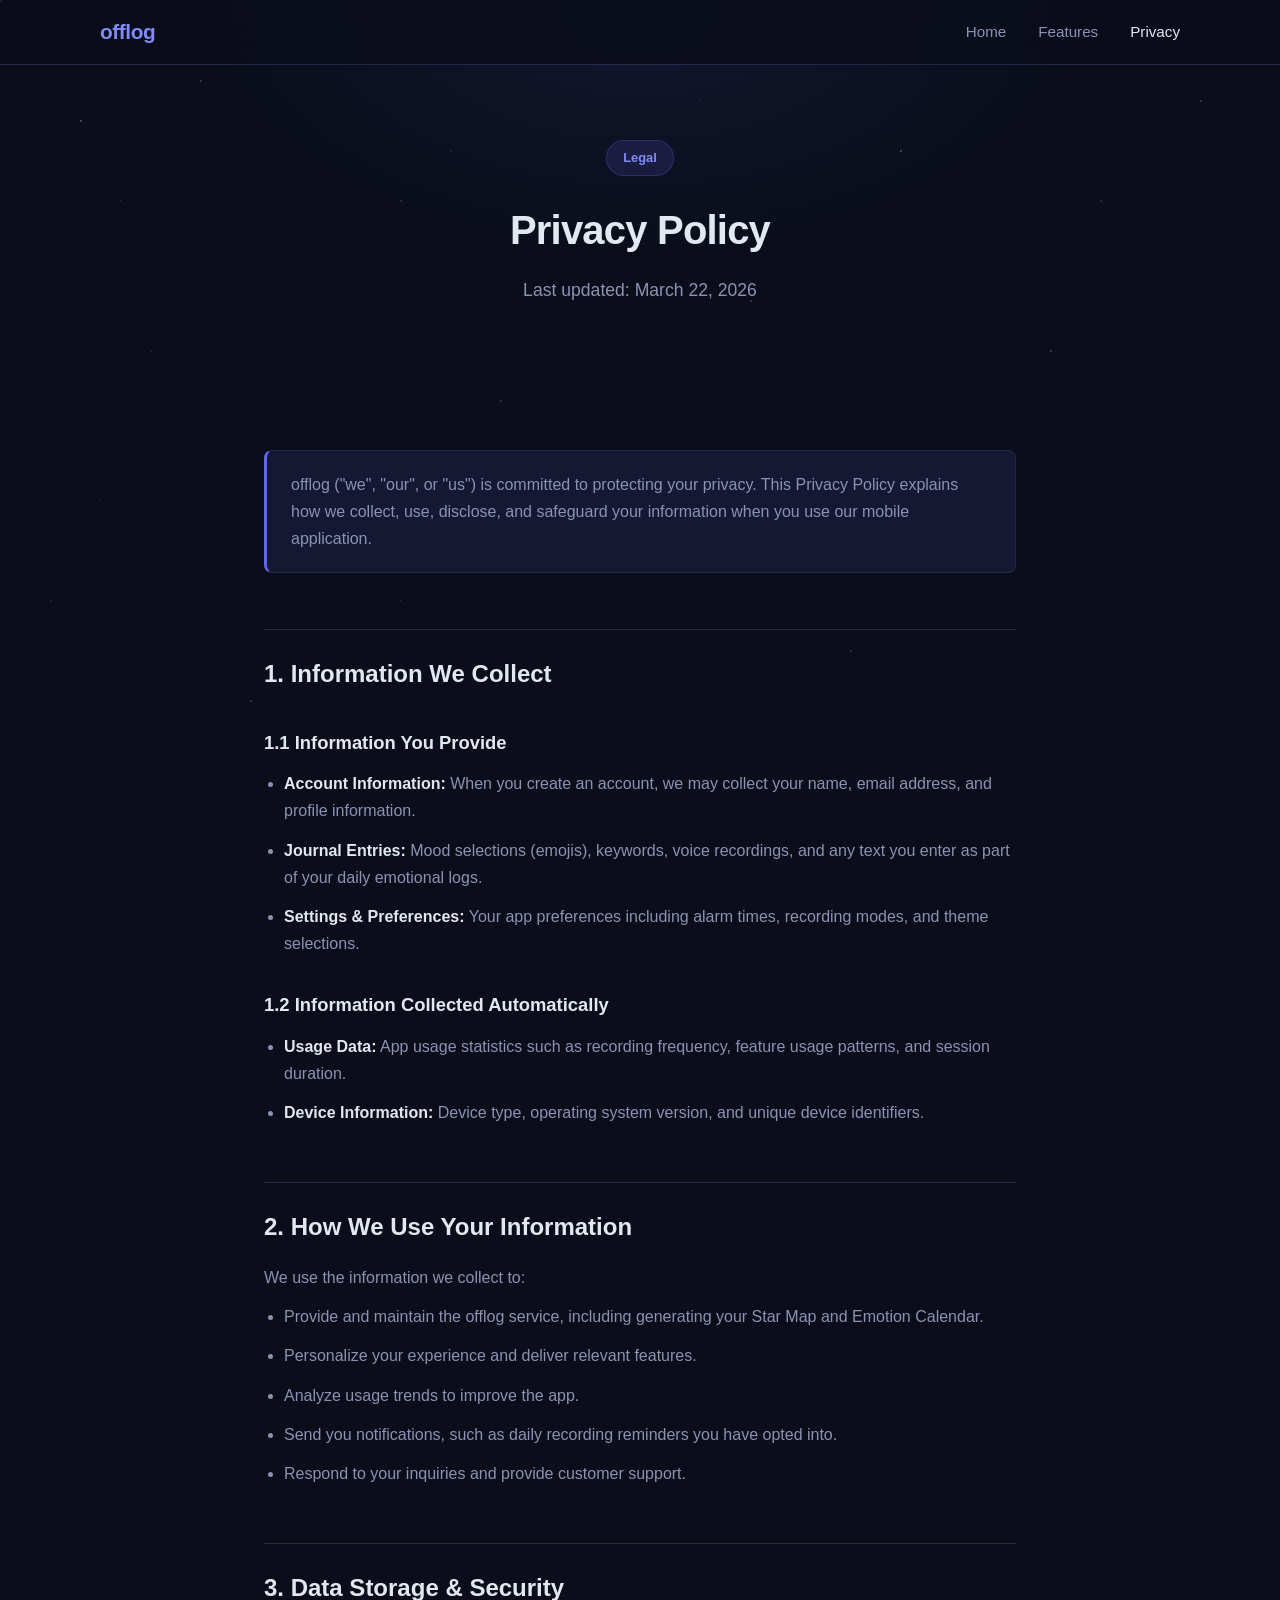
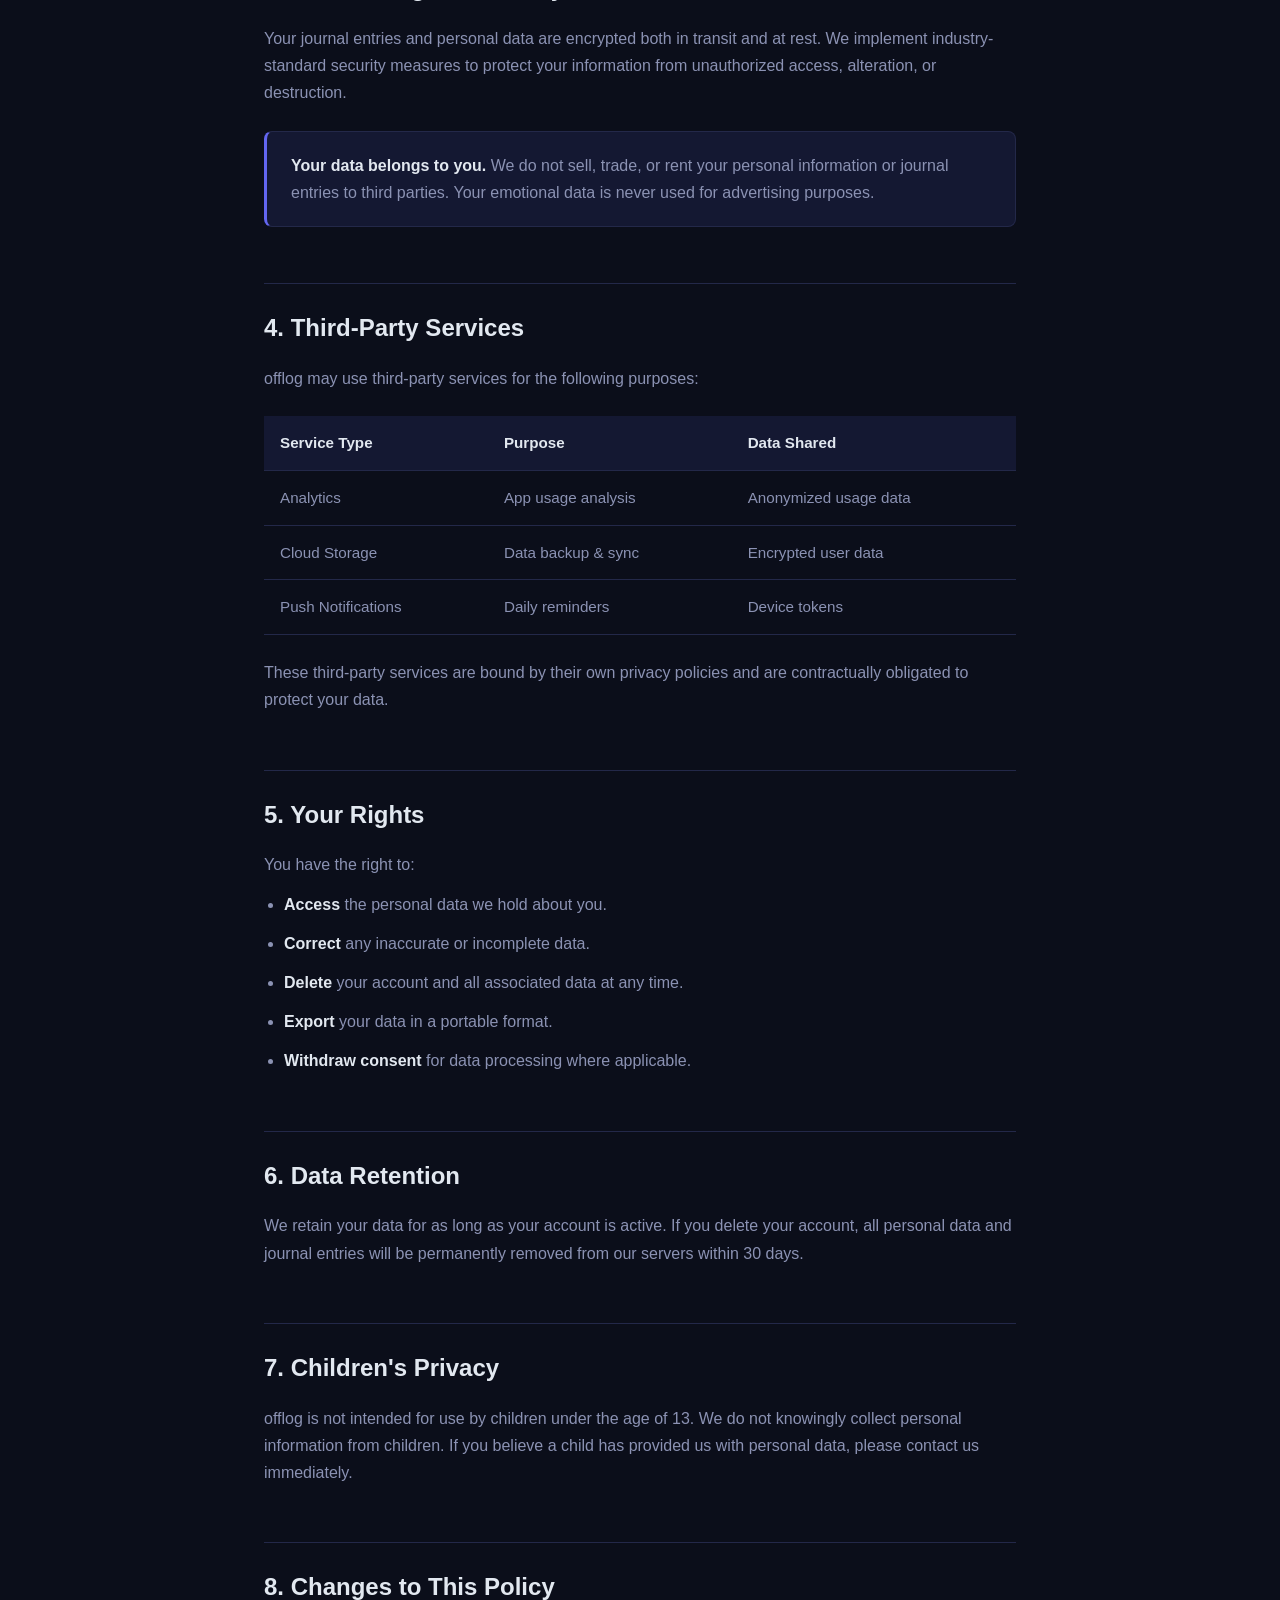
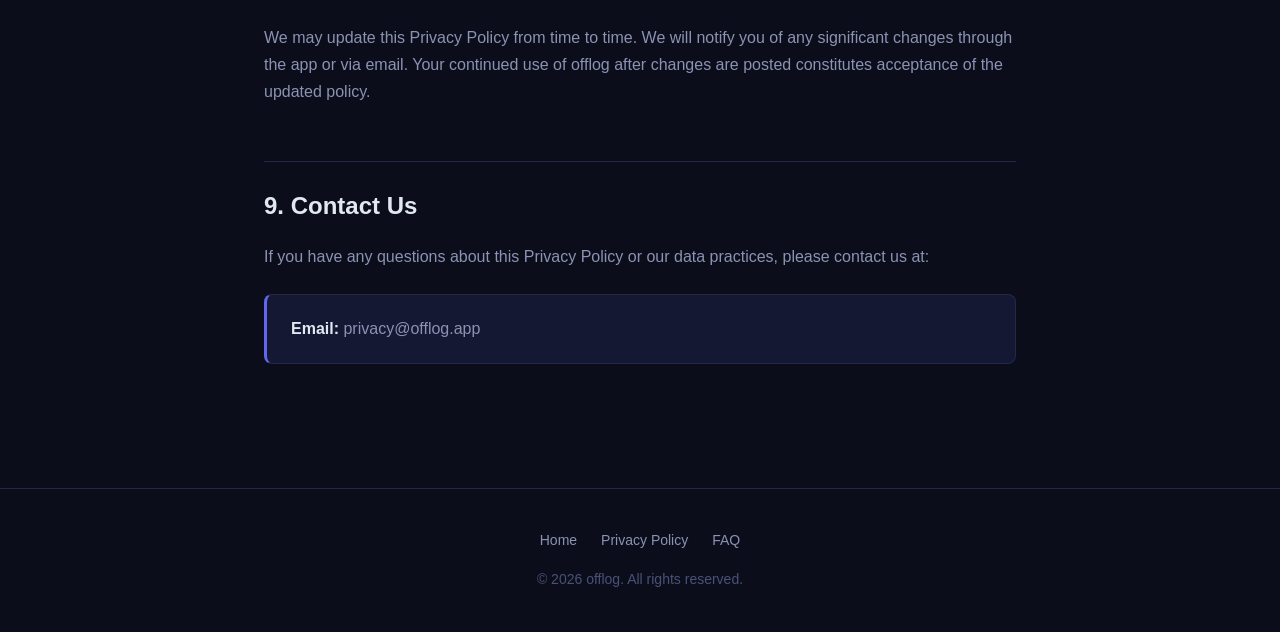
==== privacy.html @ 21ef57fb "Add offlog homepage with landing page and privacy policy - Landing page with Coming Soon hero, featu" ====
<!DOCTYPE html>
<html lang="en">
<head>
  <meta charset="UTF-8">
  <meta name="viewport" content="width=device-width, initial-scale=1.0">
  <title>Privacy Policy - offlog</title>
  <meta name="description" content="offlog Privacy Policy. Learn how we collect, use, and protect your personal information.">
  <link rel="stylesheet" href="css/style.css">
</head>
<body>

  <div class="stars-bg"></div>

  <nav class="nav">
    <div class="nav-inner">
      <a href="/" class="nav-logo">offlog</a>
      <ul class="nav-links">
        <li><a href="/">Home</a></li>
        <li><a href="/#features">Features</a></li>
        <li><a href="privacy.html" class="active">Privacy</a></li>
      </ul>
    </div>
  </nav>

  <header class="page-header">
    <span class="badge">Legal</span>
    <h1>Privacy Policy</h1>
    <p>Last updated: March 22, 2026</p>
  </header>

  <div class="content">

    <div class="info-box">
      <p>offlog ("we", "our", or "us") is committed to protecting your privacy. This Privacy Policy explains how we collect, use, disclose, and safeguard your information when you use our mobile application.</p>
    </div>

    <h2>1. Information We Collect</h2>

    <h3>1.1 Information You Provide</h3>
    <ul>
      <li><strong>Account Information:</strong> When you create an account, we may collect your name, email address, and profile information.</li>
      <li><strong>Journal Entries:</strong> Mood selections (emojis), keywords, voice recordings, and any text you enter as part of your daily emotional logs.</li>
      <li><strong>Settings & Preferences:</strong> Your app preferences including alarm times, recording modes, and theme selections.</li>
    </ul>

    <h3>1.2 Information Collected Automatically</h3>
    <ul>
      <li><strong>Usage Data:</strong> App usage statistics such as recording frequency, feature usage patterns, and session duration.</li>
      <li><strong>Device Information:</strong> Device type, operating system version, and unique device identifiers.</li>
    </ul>

    <h2>2. How We Use Your Information</h2>
    <p>We use the information we collect to:</p>
    <ul>
      <li>Provide and maintain the offlog service, including generating your Star Map and Emotion Calendar.</li>
      <li>Personalize your experience and deliver relevant features.</li>
      <li>Analyze usage trends to improve the app.</li>
      <li>Send you notifications, such as daily recording reminders you have opted into.</li>
      <li>Respond to your inquiries and provide customer support.</li>
    </ul>

    <h2>3. Data Storage & Security</h2>
    <p>Your journal entries and personal data are encrypted both in transit and at rest. We implement industry-standard security measures to protect your information from unauthorized access, alteration, or destruction.</p>

    <div class="info-box">
      <p><strong>Your data belongs to you.</strong> We do not sell, trade, or rent your personal information or journal entries to third parties. Your emotional data is never used for advertising purposes.</p>
    </div>

    <h2>4. Third-Party Services</h2>
    <p>offlog may use third-party services for the following purposes:</p>

    <table>
      <thead>
        <tr>
          <th>Service Type</th>
          <th>Purpose</th>
          <th>Data Shared</th>
        </tr>
      </thead>
      <tbody>
        <tr>
          <td>Analytics</td>
          <td>App usage analysis</td>
          <td>Anonymized usage data</td>
        </tr>
        <tr>
          <td>Cloud Storage</td>
          <td>Data backup & sync</td>
          <td>Encrypted user data</td>
        </tr>
        <tr>
          <td>Push Notifications</td>
          <td>Daily reminders</td>
          <td>Device tokens</td>
        </tr>
      </tbody>
    </table>

    <p>These third-party services are bound by their own privacy policies and are contractually obligated to protect your data.</p>

    <h2>5. Your Rights</h2>
    <p>You have the right to:</p>
    <ul>
      <li><strong>Access</strong> the personal data we hold about you.</li>
      <li><strong>Correct</strong> any inaccurate or incomplete data.</li>
      <li><strong>Delete</strong> your account and all associated data at any time.</li>
      <li><strong>Export</strong> your data in a portable format.</li>
      <li><strong>Withdraw consent</strong> for data processing where applicable.</li>
    </ul>

    <h2>6. Data Retention</h2>
    <p>We retain your data for as long as your account is active. If you delete your account, all personal data and journal entries will be permanently removed from our servers within 30 days.</p>

    <h2>7. Children's Privacy</h2>
    <p>offlog is not intended for use by children under the age of 13. We do not knowingly collect personal information from children. If you believe a child has provided us with personal data, please contact us immediately.</p>

    <h2>8. Changes to This Policy</h2>
    <p>We may update this Privacy Policy from time to time. We will notify you of any significant changes through the app or via email. Your continued use of offlog after changes are posted constitutes acceptance of the updated policy.</p>

    <h2>9. Contact Us</h2>
    <p>If you have any questions about this Privacy Policy or our data practices, please contact us at:</p>
    <div class="info-box">
      <p><strong>Email:</strong> privacy@offlog.app</p>
    </div>

  </div>

  <footer class="footer">
    <ul class="footer-links">
      <li><a href="/">Home</a></li>
      <li><a href="privacy.html">Privacy Policy</a></li>
      <li><a href="/#faq">FAQ</a></li>
    </ul>
    <p>&copy; 2026 offlog. All rights reserved.</p>
  </footer>

</body>
</html>
---- css/style.css ----
/* Reset & Base */
*, *::before, *::after {
  margin: 0;
  padding: 0;
  box-sizing: border-box;
}

:root {
  --bg: #0b0e1a;
  --bg-card: #141832;
  --bg-card-hover: #1a1f42;
  --primary: #6366f1;
  --primary-light: #818cf8;
  --accent: #f5c542;
  --text: #e2e8f0;
  --text-muted: #8b92b3;
  --text-dim: #4a5178;
  --border: #232849;
  --radius: 16px;
  --glow: rgba(99, 102, 241, 0.15);
}

html {
  scroll-behavior: smooth;
}

body {
  font-family: 'Pretendard', -apple-system, BlinkMacSystemFont, 'Segoe UI', sans-serif;
  color: var(--text);
  background: var(--bg);
  line-height: 1.7;
  word-break: keep-all;
}

a {
  color: inherit;
  text-decoration: none;
}

/* Stars Background */
.stars-bg {
  position: fixed;
  top: 0;
  left: 0;
  width: 100%;
  height: 100%;
  pointer-events: none;
  z-index: 0;
  overflow: hidden;
}

.stars-bg::before,
.stars-bg::after {
  content: '';
  position: absolute;
  width: 2px;
  height: 2px;
  border-radius: 50%;
  background: white;
  box-shadow:
    80px 120px 0 rgba(255,255,255,0.3),
    200px 80px 0 rgba(255,255,255,0.2),
    400px 200px 0 rgba(255,255,255,0.15),
    600px 50px 0 rgba(255,255,255,0.25),
    150px 350px 0 rgba(255,255,255,0.1),
    750px 300px 0 rgba(255,255,255,0.2),
    320px 500px 0 rgba(255,255,255,0.15),
    900px 150px 0 rgba(255,255,255,0.3),
    50px 600px 0 rgba(255,255,255,0.1),
    500px 400px 0 rgba(255,255,255,0.2),
    1100px 200px 0 rgba(255,255,255,0.15),
    700px 550px 0 rgba(255,255,255,0.25),
    1000px 450px 0 rgba(255,255,255,0.1),
    250px 700px 0 rgba(255,255,255,0.2),
    850px 650px 0 rgba(255,255,255,0.15),
    1200px 100px 0 rgba(255,255,255,0.2),
    450px 150px 0 rgba(255,255,255,0.1),
    1050px 350px 0 rgba(255,255,255,0.25);
  animation: twinkle 4s ease-in-out infinite alternate;
}

.stars-bg::after {
  width: 1px;
  height: 1px;
  box-shadow:
    120px 200px 0 rgba(255,255,255,0.2),
    350px 100px 0 rgba(255,255,255,0.15),
    550px 300px 0 rgba(255,255,255,0.1),
    700px 100px 0 rgba(255,255,255,0.2),
    250px 450px 0 rgba(255,255,255,0.15),
    900px 250px 0 rgba(255,255,255,0.1),
    100px 500px 0 rgba(255,255,255,0.2),
    650px 450px 0 rgba(255,255,255,0.15),
    1100px 300px 0 rgba(255,255,255,0.1),
    400px 600px 0 rgba(255,255,255,0.2),
    800px 500px 0 rgba(255,255,255,0.1);
  animation: twinkle 5s ease-in-out infinite alternate-reverse;
}

@keyframes twinkle {
  0% { opacity: 0.5; }
  100% { opacity: 1; }
}

/* Navigation */
.nav {
  position: fixed;
  top: 0;
  left: 0;
  right: 0;
  background: rgba(11, 14, 26, 0.85);
  backdrop-filter: blur(16px);
  border-bottom: 1px solid var(--border);
  z-index: 100;
  padding: 0 24px;
}

.nav-inner {
  max-width: 1080px;
  margin: 0 auto;
  display: flex;
  align-items: center;
  justify-content: space-between;
  height: 64px;
}

.nav-logo {
  font-size: 1.3rem;
  font-weight: 700;
  letter-spacing: -0.02em;
  color: var(--primary-light);
}

.nav-links {
  display: flex;
  gap: 32px;
  list-style: none;
}

.nav-links a {
  font-size: 0.95rem;
  color: var(--text-muted);
  transition: color 0.2s;
}

.nav-links a:hover,
.nav-links a.active {
  color: var(--text);
}

/* Hero */
.hero {
  position: relative;
  z-index: 1;
  padding: 180px 24px 120px;
  text-align: center;
  background: radial-gradient(ellipse at 50% 0%, rgba(99, 102, 241, 0.12) 0%, transparent 60%);
}

.hero h1 {
  font-size: 3.2rem;
  font-weight: 800;
  letter-spacing: -0.03em;
  line-height: 1.25;
  margin-bottom: 20px;
  background: linear-gradient(135deg, #e2e8f0 0%, var(--primary-light) 100%);
  -webkit-background-clip: text;
  -webkit-text-fill-color: transparent;
  background-clip: text;
}

.hero p {
  font-size: 1.15rem;
  color: var(--text-muted);
  max-width: 520px;
  margin: 0 auto 44px;
}

.btn {
  display: inline-block;
  padding: 14px 32px;
  border-radius: 50px;
  font-size: 1rem;
  font-weight: 600;
  transition: all 0.25s;
  cursor: pointer;
  border: none;
}

.btn-primary {
  background: var(--primary);
  color: #fff;
  box-shadow: 0 0 24px rgba(99, 102, 241, 0.3);
}

.btn-primary:hover {
  background: var(--primary-light);
  transform: translateY(-2px);
  box-shadow: 0 0 36px rgba(99, 102, 241, 0.45);
}

.btn-outline {
  border: 1.5px solid var(--border);
  background: transparent;
  color: var(--text);
  margin-left: 12px;
}

.btn-outline:hover {
  border-color: var(--primary);
  color: var(--primary-light);
  background: var(--glow);
}

/* Badge */
.badge {
  display: inline-block;
  padding: 6px 16px;
  border-radius: 50px;
  font-size: 0.8rem;
  font-weight: 600;
  background: rgba(99, 102, 241, 0.15);
  color: var(--primary-light);
  border: 1px solid rgba(99, 102, 241, 0.25);
  margin-bottom: 20px;
}

/* Sections */
.section {
  position: relative;
  z-index: 1;
  padding: 100px 24px;
  max-width: 1080px;
  margin: 0 auto;
}

.section-alt {
  background: rgba(20, 24, 50, 0.5);
  border-top: 1px solid var(--border);
  border-bottom: 1px solid var(--border);
}

.section-title {
  font-size: 2rem;
  font-weight: 700;
  letter-spacing: -0.02em;
  margin-bottom: 16px;
}

.section-desc {
  color: var(--text-muted);
  font-size: 1.05rem;
  margin-bottom: 48px;
  max-width: 600px;
}

/* Feature Cards */
.features {
  display: grid;
  grid-template-columns: repeat(auto-fit, minmax(280px, 1fr));
  gap: 24px;
}

.feature-card {
  background: var(--bg-card);
  border: 1px solid var(--border);
  border-radius: var(--radius);
  padding: 32px;
  transition: all 0.25s;
}

.feature-card:hover {
  background: var(--bg-card-hover);
  border-color: rgba(99, 102, 241, 0.3);
  box-shadow: 0 4px 24px rgba(99, 102, 241, 0.08);
  transform: translateY(-2px);
}

.feature-icon {
  width: 48px;
  height: 48px;
  border-radius: 12px;
  background: rgba(99, 102, 241, 0.12);
  display: flex;
  align-items: center;
  justify-content: center;
  font-size: 1.5rem;
  margin-bottom: 16px;
}

.feature-card h3 {
  font-size: 1.15rem;
  font-weight: 600;
  margin-bottom: 8px;
  color: var(--text);
}

.feature-card p {
  color: var(--text-muted);
  font-size: 0.95rem;
}

/* Screenshots */
.screenshots {
  display: flex;
  justify-content: center;
  gap: 20px;
  margin-top: 48px;
  flex-wrap: wrap;
}

.screenshot-frame {
  width: 220px;
  height: 440px;
  border-radius: 28px;
  border: 2px solid var(--border);
  background: var(--bg-card);
  overflow: hidden;
  box-shadow: 0 8px 32px rgba(0, 0, 0, 0.3);
  transition: transform 0.3s;
}

.screenshot-frame:hover {
  transform: translateY(-4px);
}

.screenshot-frame img {
  width: 100%;
  height: 100%;
  object-fit: cover;
}

/* CTA */
.cta {
  position: relative;
  z-index: 1;
  text-align: center;
  padding: 100px 24px;
  background: radial-gradient(ellipse at 50% 100%, rgba(99, 102, 241, 0.08) 0%, transparent 60%);
}

.cta h2 {
  font-size: 2rem;
  font-weight: 700;
  margin-bottom: 16px;
}

.cta p {
  color: var(--text-muted);
  margin-bottom: 32px;
}

/* Footer */
.footer {
  position: relative;
  z-index: 1;
  border-top: 1px solid var(--border);
  padding: 40px 24px;
  text-align: center;
  color: var(--text-dim);
  font-size: 0.875rem;
}

.footer-links {
  display: flex;
  justify-content: center;
  gap: 24px;
  margin-bottom: 16px;
  list-style: none;
}

.footer-links a {
  color: var(--text-muted);
  font-size: 0.875rem;
  transition: color 0.2s;
}

.footer-links a:hover {
  color: var(--text);
}

/* Page Header */
.page-header {
  position: relative;
  z-index: 1;
  padding: 140px 24px 60px;
  text-align: center;
  background: radial-gradient(ellipse at 50% 0%, rgba(99, 102, 241, 0.1) 0%, transparent 50%);
}

.page-header h1 {
  font-size: 2.5rem;
  font-weight: 800;
  letter-spacing: -0.02em;
  margin-bottom: 12px;
}

.page-header p {
  color: var(--text-muted);
  font-size: 1.1rem;
}

/* Content (for about, privacy pages) */
.content {
  position: relative;
  z-index: 1;
  max-width: 800px;
  margin: 0 auto;
  padding: 60px 24px 100px;
}

.content h2 {
  font-size: 1.5rem;
  font-weight: 700;
  margin-top: 56px;
  margin-bottom: 16px;
  padding-top: 24px;
  border-top: 1px solid var(--border);
  color: var(--text);
}

.content h2:first-child {
  margin-top: 0;
  padding-top: 0;
  border-top: none;
}

.content h3 {
  font-size: 1.15rem;
  font-weight: 600;
  margin-top: 32px;
  margin-bottom: 12px;
  color: var(--text);
}

.content p,
.content li {
  color: var(--text-muted);
  margin-bottom: 12px;
}

.content ul {
  padding-left: 20px;
  margin-bottom: 16px;
}

.content strong {
  color: var(--text);
}

.content table {
  width: 100%;
  border-collapse: collapse;
  margin: 24px 0;
}

.content th,
.content td {
  text-align: left;
  padding: 14px 16px;
  border-bottom: 1px solid var(--border);
  font-size: 0.95rem;
}

.content th {
  font-weight: 600;
  color: var(--text);
  background: var(--bg-card);
}

.content td {
  color: var(--text-muted);
}

/* Info Box */
.info-box {
  background: var(--bg-card);
  border: 1px solid var(--border);
  border-left: 3px solid var(--primary);
  border-radius: 8px;
  padding: 20px 24px;
  margin: 24px 0;
}

.info-box p {
  color: var(--text-muted);
  margin-bottom: 0;
}

/* Responsive */
@media (max-width: 768px) {
  .hero h1 {
    font-size: 2.2rem;
  }

  .hero p {
    font-size: 1rem;
  }

  .nav-links {
    gap: 20px;
  }

  .nav-links a {
    font-size: 0.85rem;
  }

  .section-title {
    font-size: 1.5rem;
  }

  .btn-outline {
    margin-left: 0;
    margin-top: 12px;
  }

  .hero .btn {
    display: block;
    width: 100%;
    max-width: 280px;
    margin: 0 auto;
  }

  .hero .btn + .btn {
    margin-top: 12px;
  }

  .screenshot-frame {
    width: 160px;
    height: 320px;
  }

  .page-header h1 {
    font-size: 1.8rem;
  }
}
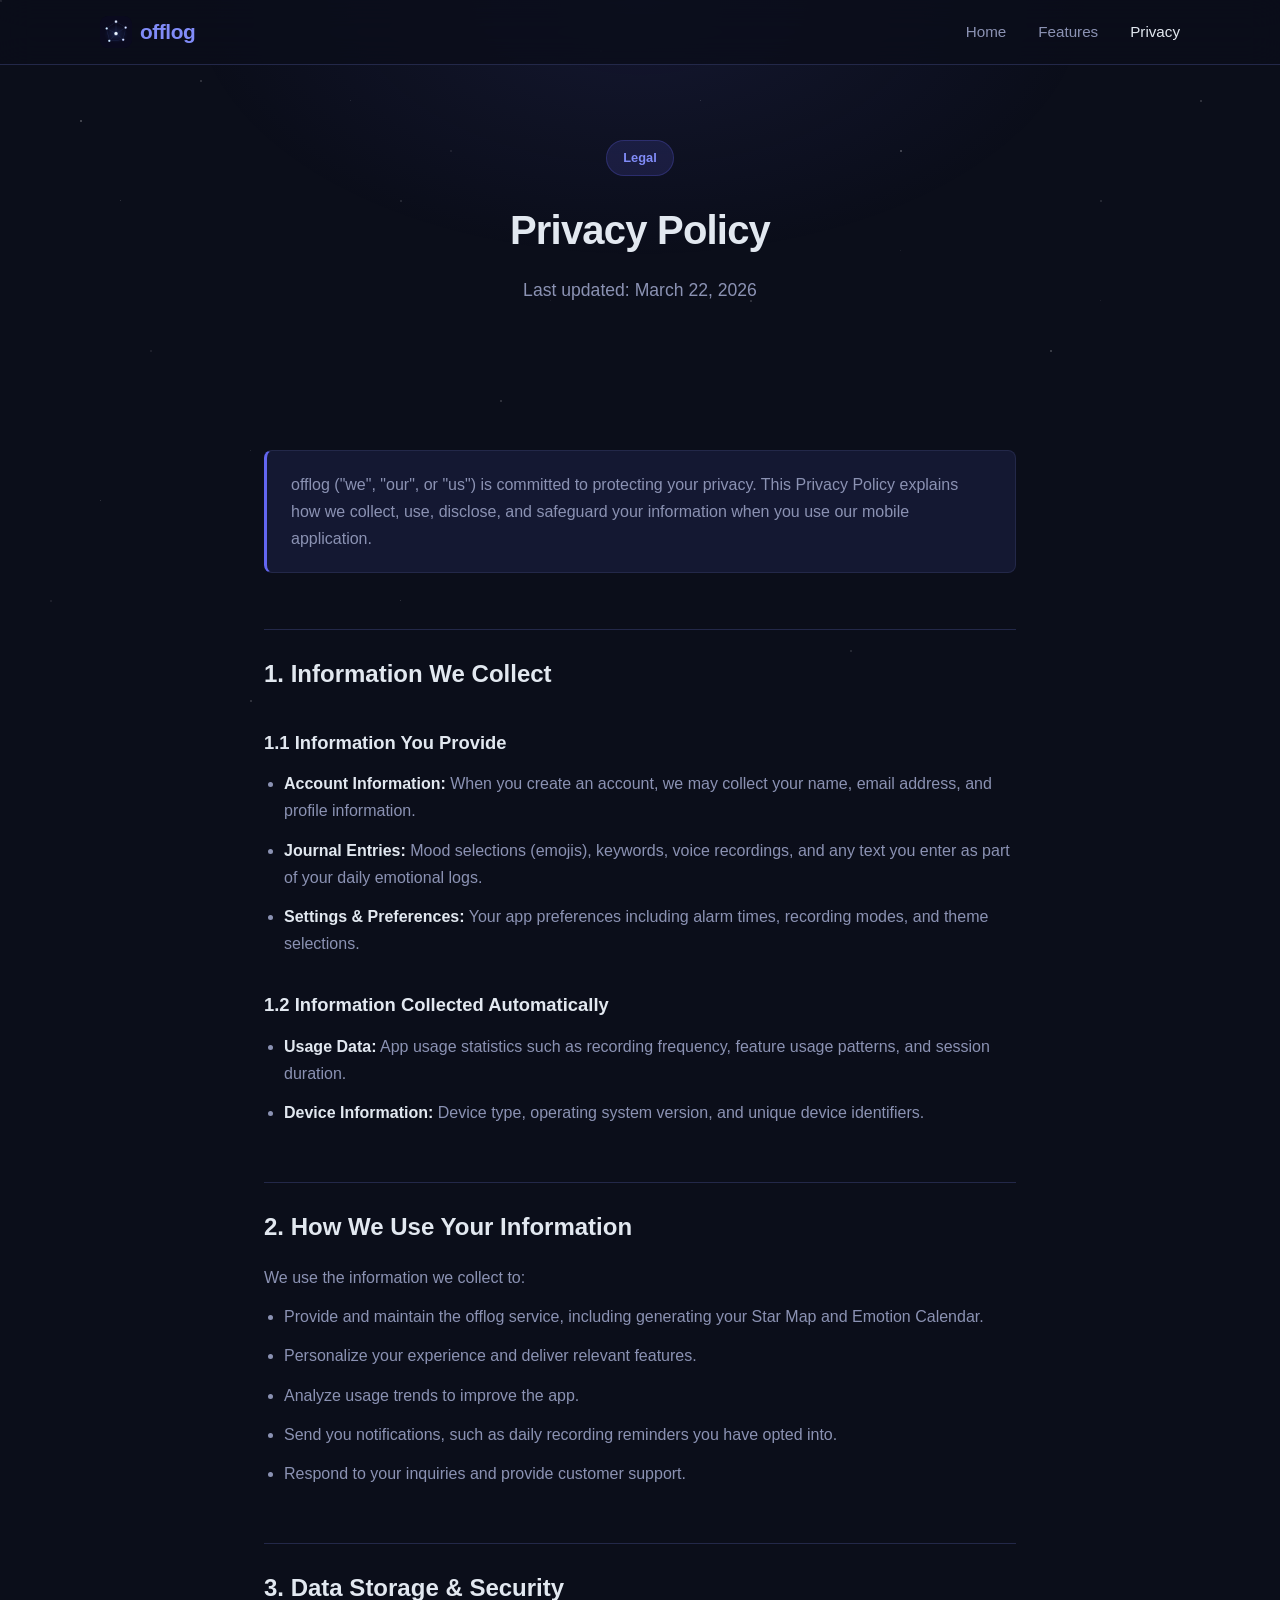
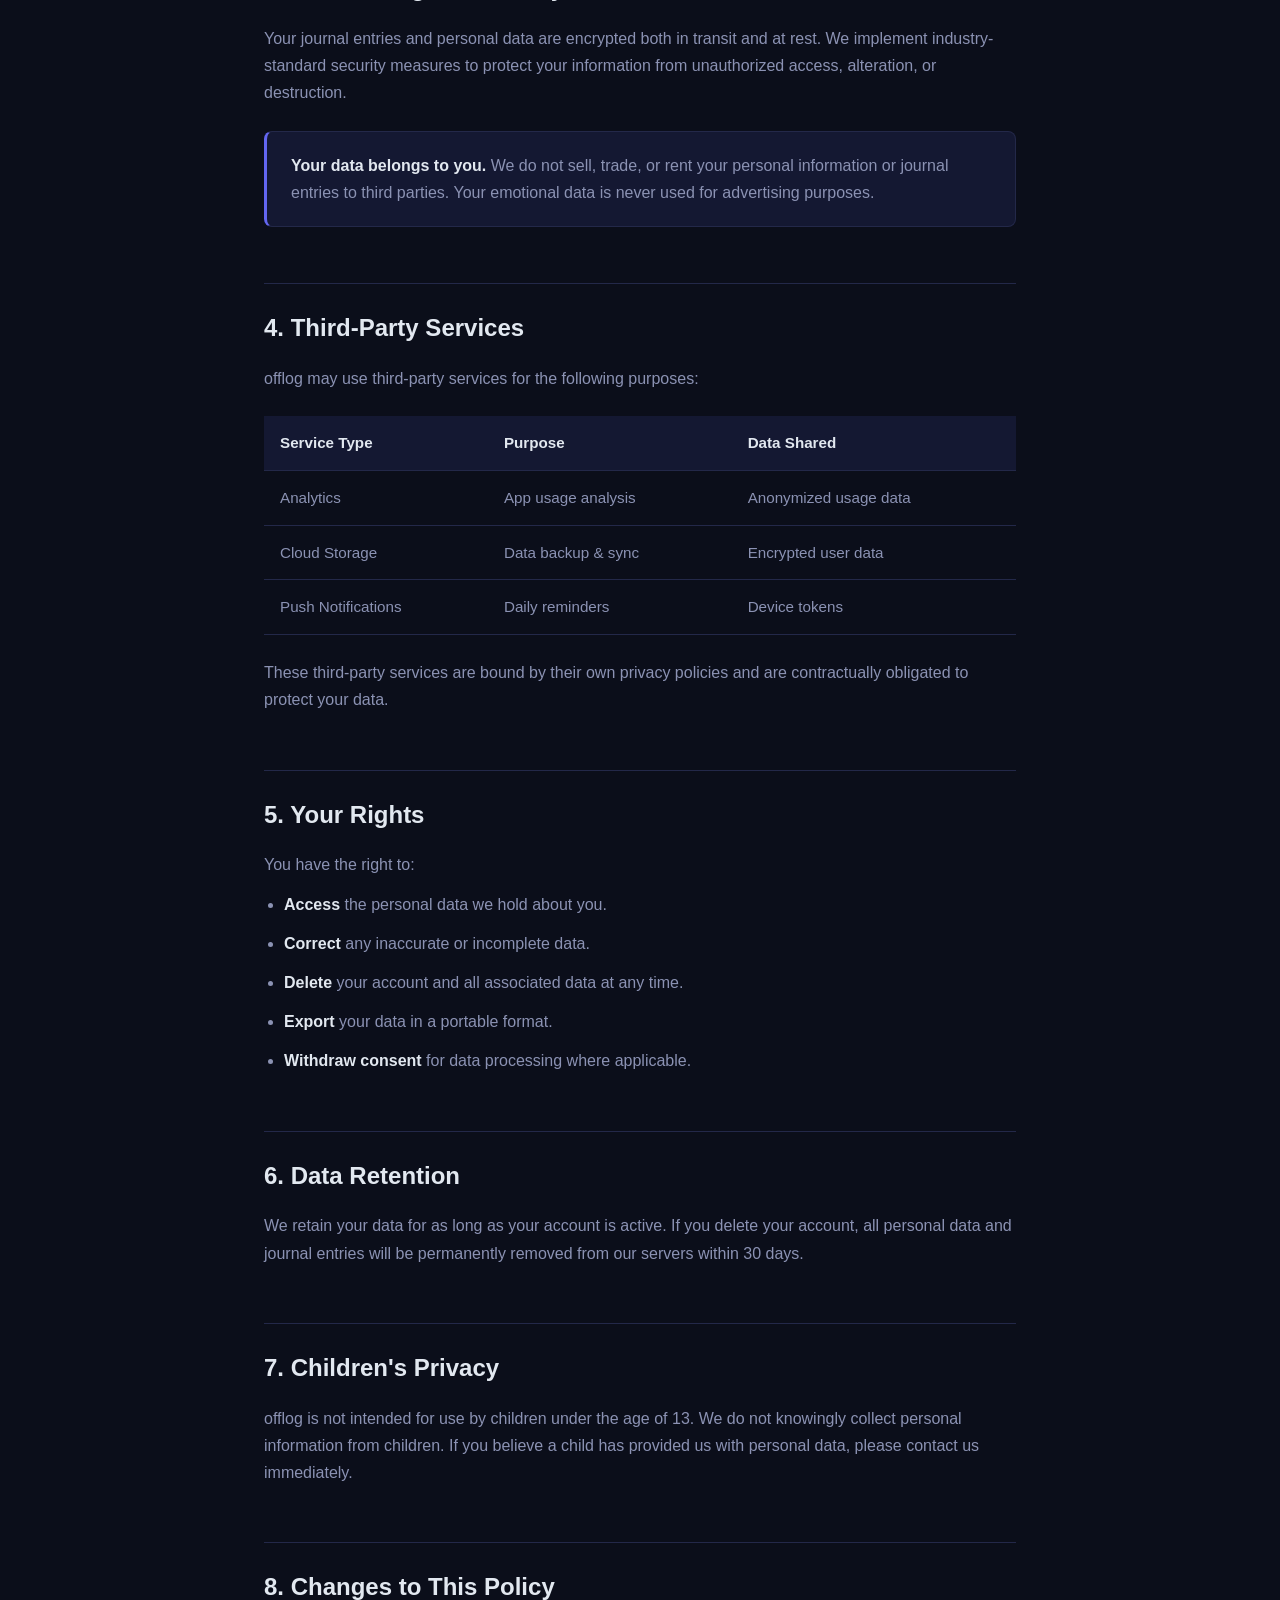
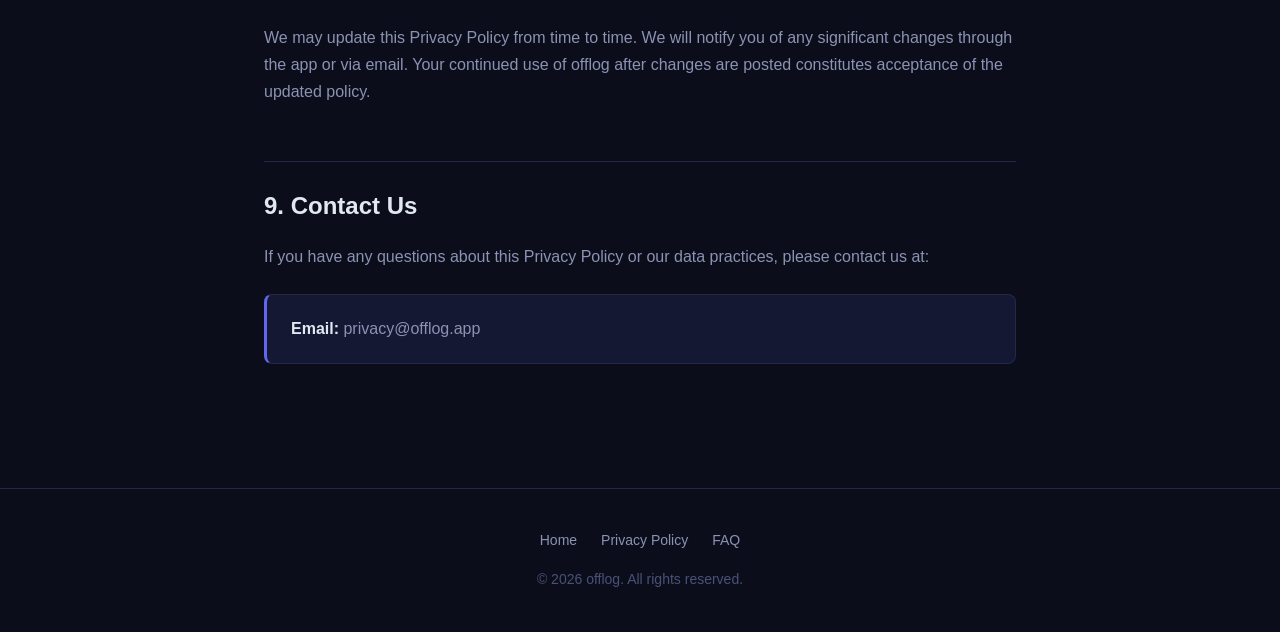
==== commit ed2a4167: "Add logo to privacy page, SEO meta tags, sitemap, robots.txt, and favicon https://claude.ai/code/ses" ====
--- a/privacy.html
+++ b/privacy.html
@@ -5,6 +5,12 @@
   <meta name="viewport" content="width=device-width, initial-scale=1.0">
   <title>Privacy Policy - offlog</title>
   <meta name="description" content="offlog Privacy Policy. Learn how we collect, use, and protect your personal information.">
+  <link rel="icon" type="image/png" href="images/offlog_icon_192.png">
+  <meta property="og:title" content="Privacy Policy - offlog">
+  <meta property="og:description" content="offlog Privacy Policy. Learn how we collect, use, and protect your personal information.">
+  <meta property="og:image" content="https://synaphi.github.io/offlog/images/offlog_icon_1024.png">
+  <meta property="og:url" content="https://synaphi.github.io/offlog/privacy.html">
+  <meta property="og:type" content="website">
   <link rel="stylesheet" href="css/style.css">
 </head>
 <body>
@@ -13,7 +19,7 @@
 
   <nav class="nav">
     <div class="nav-inner">
-      <a href="/" class="nav-logo">offlog</a>
+      <a href="/" class="nav-logo"><img src="images/offlog_icon_192.png" alt="offlog" class="nav-logo-img">offlog</a>
       <ul class="nav-links">
         <li><a href="/">Home</a></li>
         <li><a href="/#features">Features</a></li>
--- a/css/style.css
+++ b/css/style.css
@@ -129,6 +129,15 @@
   font-weight: 700;
   letter-spacing: -0.02em;
   color: var(--primary-light);
+  display: flex;
+  align-items: center;
+  gap: 8px;
+}
+
+.nav-logo-img {
+  width: 32px;
+  height: 32px;
+  border-radius: 8px;
 }
 
 .nav-links {
